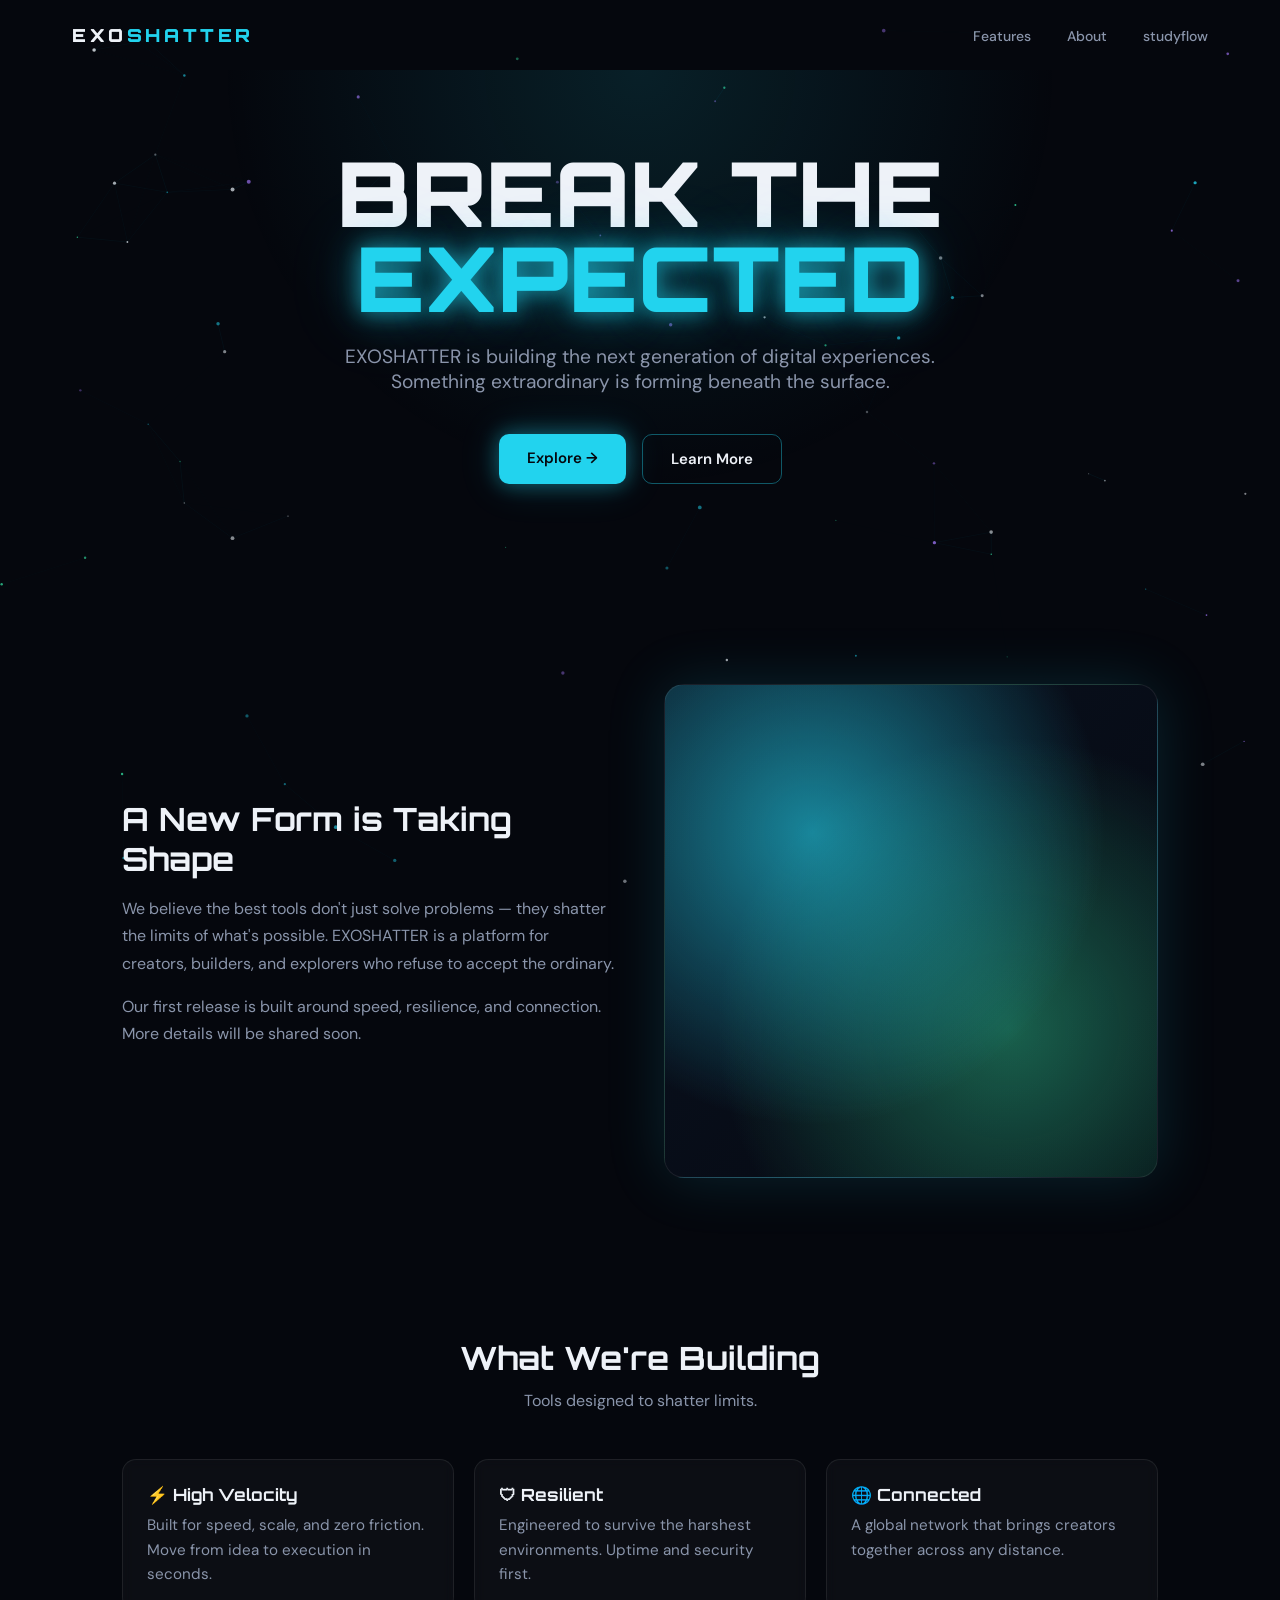
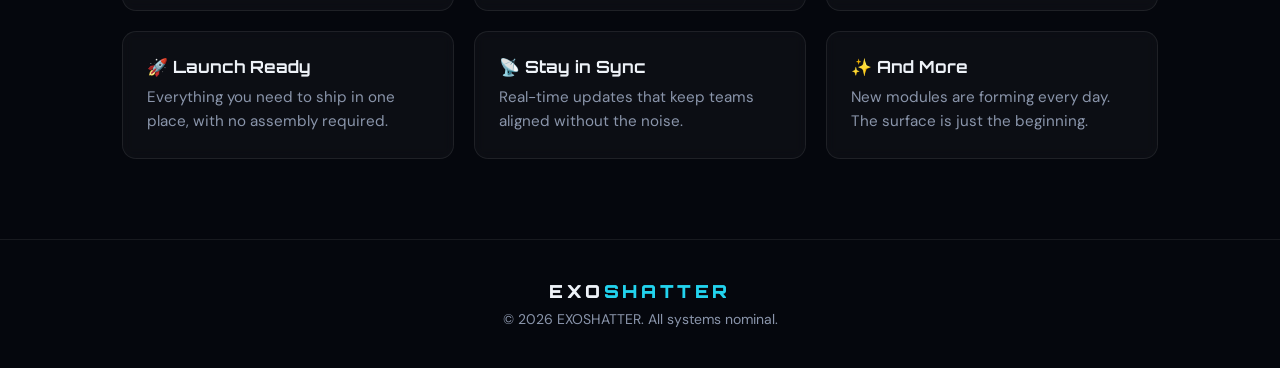
==== index.html @ 5ea0fa0e "Add studyflow link to navigation" ====
<!DOCTYPE html>
<html lang="en">
<head>
<meta charset="UTF-8" />
<meta name="viewport" content="width=device-width, initial-scale=1.0" />
<title>EXOSHATTER — Breaking the Expected</title>
<meta name="description" content="EXOSHATTER is building the next generation of digital experiences." />
<link rel="preconnect" href="https://fonts.googleapis.com" />
<link rel="preconnect" href="https://fonts.gstatic.com" crossorigin />
<link href="https://fonts.googleapis.com/css2?family=Orbitron:wght@400;700;900&family=DM+Sans:wght@400;500;700&display=swap" rel="stylesheet" />
<link rel="stylesheet" href="styles.css" />
</head>
<body>
<canvas id="particles" aria-hidden="true"></canvas>

<header class="site-header">
  <div class="logo">EXO<span>SHATTER</span></div>
  <nav>
    <a href="#features">Features</a>
    <a href="#about">About</a>
    <a href="/studyflow/">studyflow</a>
  </nav>
</header>

<main>
  <section class="hero">
    <h1>BREAK THE<br><span class="glow">EXPECTED</span></h1>
    <p>EXOSHATTER is building the next generation of digital experiences. Something extraordinary is forming beneath the surface.</p>
    <div class="cta">
      <a href="#features" class="btn btn-primary">Explore →</a>
      <a href="#about" class="btn btn-outline">Learn More</a>
    </div>
  </section>

  <section id="about" class="about">
    <div class="about-text">
      <h2>A New Form is Taking Shape</h2>
      <p>We believe the best tools don't just solve problems — they shatter the limits of what's possible. EXOSHATTER is a platform for creators, builders, and explorers who refuse to accept the ordinary.</p>
      <p>Our first release is built around speed, resilience, and connection. More details will be shared soon.</p>
    </div>
    <div class="about-visual"></div>
  </section>

  <section id="features" class="features">
    <h2>What We're Building</h2>
    <p class="sub">Tools designed to shatter limits.</p>
    <div class="grid">
      <div class="card"><h3>⚡ High Velocity</h3><p>Built for speed, scale, and zero friction. Move from idea to execution in seconds.</p></div>
      <div class="card"><h3>🛡 Resilient</h3><p>Engineered to survive the harshest environments. Uptime and security first.</p></div>
      <div class="card"><h3>🌐 Connected</h3><p>A global network that brings creators together across any distance.</p></div>
      <div class="card"><h3>🚀 Launch Ready</h3><p>Everything you need to ship in one place, with no assembly required.</p></div>
      <div class="card"><h3>📡 Stay in Sync</h3><p>Real-time updates that keep teams aligned without the noise.</p></div>
      <div class="card"><h3>✨ And More</h3><p>New modules are forming every day. The surface is just the beginning.</p></div>
    </div>
  </section>
</main>

<footer>
  <div class="logo">EXO<span>SHATTER</span></div>
  <p>© <span id="year"></span> EXOSHATTER. All systems nominal.</p>
</footer>

<script src="script.js"></script>
</body>
</html>
---- styles.css ----
*, *::before, *::after { box-sizing: border-box; }
:root {
  --bg: #05070d;
  --fg: #eef2f8;
  --muted: #8a95ab;
  --primary: #22d3ee;
  --accent: #34e0a1;
  --border: rgba(255,255,255,0.08);
  --card: rgba(255,255,255,0.03);
}
html, body { margin: 0; padding: 0; }
body {
  background: var(--bg);
  color: var(--fg);
  font-family: "DM Sans", system-ui, sans-serif;
  overflow-x: hidden;
  min-height: 100vh;
}
#particles {
  position: fixed; inset: 0; z-index: 0; pointer-events: none;
}
main, .site-header, footer { position: relative; z-index: 1; }

.site-header {
  display: flex; justify-content: space-between; align-items: center;
  max-width: 1200px; margin: 0 auto; padding: 24px 32px;
}
.logo {
  font-family: "Orbitron", sans-serif; font-weight: 900;
  letter-spacing: 0.2em; font-size: 18px;
}
.logo span { color: var(--primary); }
nav a {
  color: var(--muted); text-decoration: none; margin-left: 32px;
  font-size: 14px; font-weight: 500; transition: color .2s;
}
nav a:hover { color: var(--fg); }

.hero {
  text-align: center; padding: 80px 24px 120px;
  max-width: 900px; margin: 0 auto;
  background: radial-gradient(circle at 50% 0%, rgba(34,211,238,0.12), transparent 60%);
}
.hero h1 {
  font-family: "Orbitron", sans-serif; font-weight: 900;
  font-size: clamp(2.5rem, 7vw, 6rem);
  line-height: 0.95; margin: 0;
}
.glow {
  color: var(--primary);
  text-shadow: 0 0 20px rgba(34,211,238,0.6), 0 0 40px rgba(34,211,238,0.4), 0 0 80px rgba(34,211,238,0.2);
}
.hero p {
  color: var(--muted); font-size: 1.2rem; max-width: 620px;
  margin: 24px auto 0;
}
.cta { margin-top: 40px; display: flex; gap: 16px; justify-content: center; flex-wrap: wrap; }
.btn {
  display: inline-block; padding: 14px 28px; border-radius: 10px;
  text-decoration: none; font-weight: 600; font-size: 15px;
  transition: transform .2s, box-shadow .2s, background .2s;
}
.btn-primary {
  background: var(--primary); color: #05070d;
  box-shadow: 0 0 20px rgba(34,211,238,0.4), 0 0 40px rgba(34,211,238,0.2);
}
.btn-primary:hover { transform: translateY(-2px); box-shadow: 0 0 30px rgba(34,211,238,0.6), 0 0 60px rgba(34,211,238,0.3); }
.btn-outline {
  border: 1px solid rgba(34,211,238,0.4); color: var(--fg);
}
.btn-outline:hover { background: rgba(34,211,238,0.1); border-color: rgba(34,211,238,0.7); }

.about {
  max-width: 1100px; margin: 0 auto; padding: 80px 32px;
  display: grid; grid-template-columns: 1fr 1fr; gap: 48px; align-items: center;
}
.about h2 {
  font-family: "Orbitron", sans-serif; font-size: 2rem; margin: 0 0 16px;
}
.about p { color: var(--muted); line-height: 1.7; }
.about-visual {
  aspect-ratio: 1; border-radius: 20px;
  background:
    radial-gradient(circle at 30% 30%, rgba(34,211,238,0.6), transparent 60%),
    radial-gradient(circle at 70% 70%, rgba(52,224,161,0.4), transparent 60%),
    linear-gradient(135deg, #0a1220, #050810);
  border: 1px solid var(--border);
  box-shadow: 0 0 60px rgba(34,211,238,0.15);
}
@media (max-width: 768px) {
  .about { grid-template-columns: 1fr; }
}

.features {
  max-width: 1100px; margin: 0 auto; padding: 80px 32px;
  text-align: center;
}
.features h2 {
  font-family: "Orbitron", sans-serif; font-size: 2rem; margin: 0;
}
.features .sub { color: var(--muted); margin-top: 12px; }
.grid {
  margin-top: 48px;
  display: grid; grid-template-columns: repeat(auto-fit, minmax(260px, 1fr));
  gap: 20px;
}
.card {
  background: var(--card); border: 1px solid var(--border);
  padding: 24px; border-radius: 14px; text-align: left;
  transition: transform .2s, border-color .2s, box-shadow .2s;
  backdrop-filter: blur(6px);
}
.card:hover {
  transform: translateY(-4px);
  border-color: rgba(34,211,238,0.4);
  box-shadow: 0 0 30px rgba(34,211,238,0.15);
}
.card h3 {
  font-family: "Orbitron", sans-serif; margin: 0 0 8px; font-size: 1.05rem;
}
.card p { color: var(--muted); margin: 0; font-size: 0.95rem; line-height: 1.6; }

footer {
  border-top: 1px solid var(--border);
  padding: 40px 32px; text-align: center;
}
footer p { color: var(--muted); margin: 8px 0 0; font-size: 14px; }

html { scroll-behavior: smooth; }
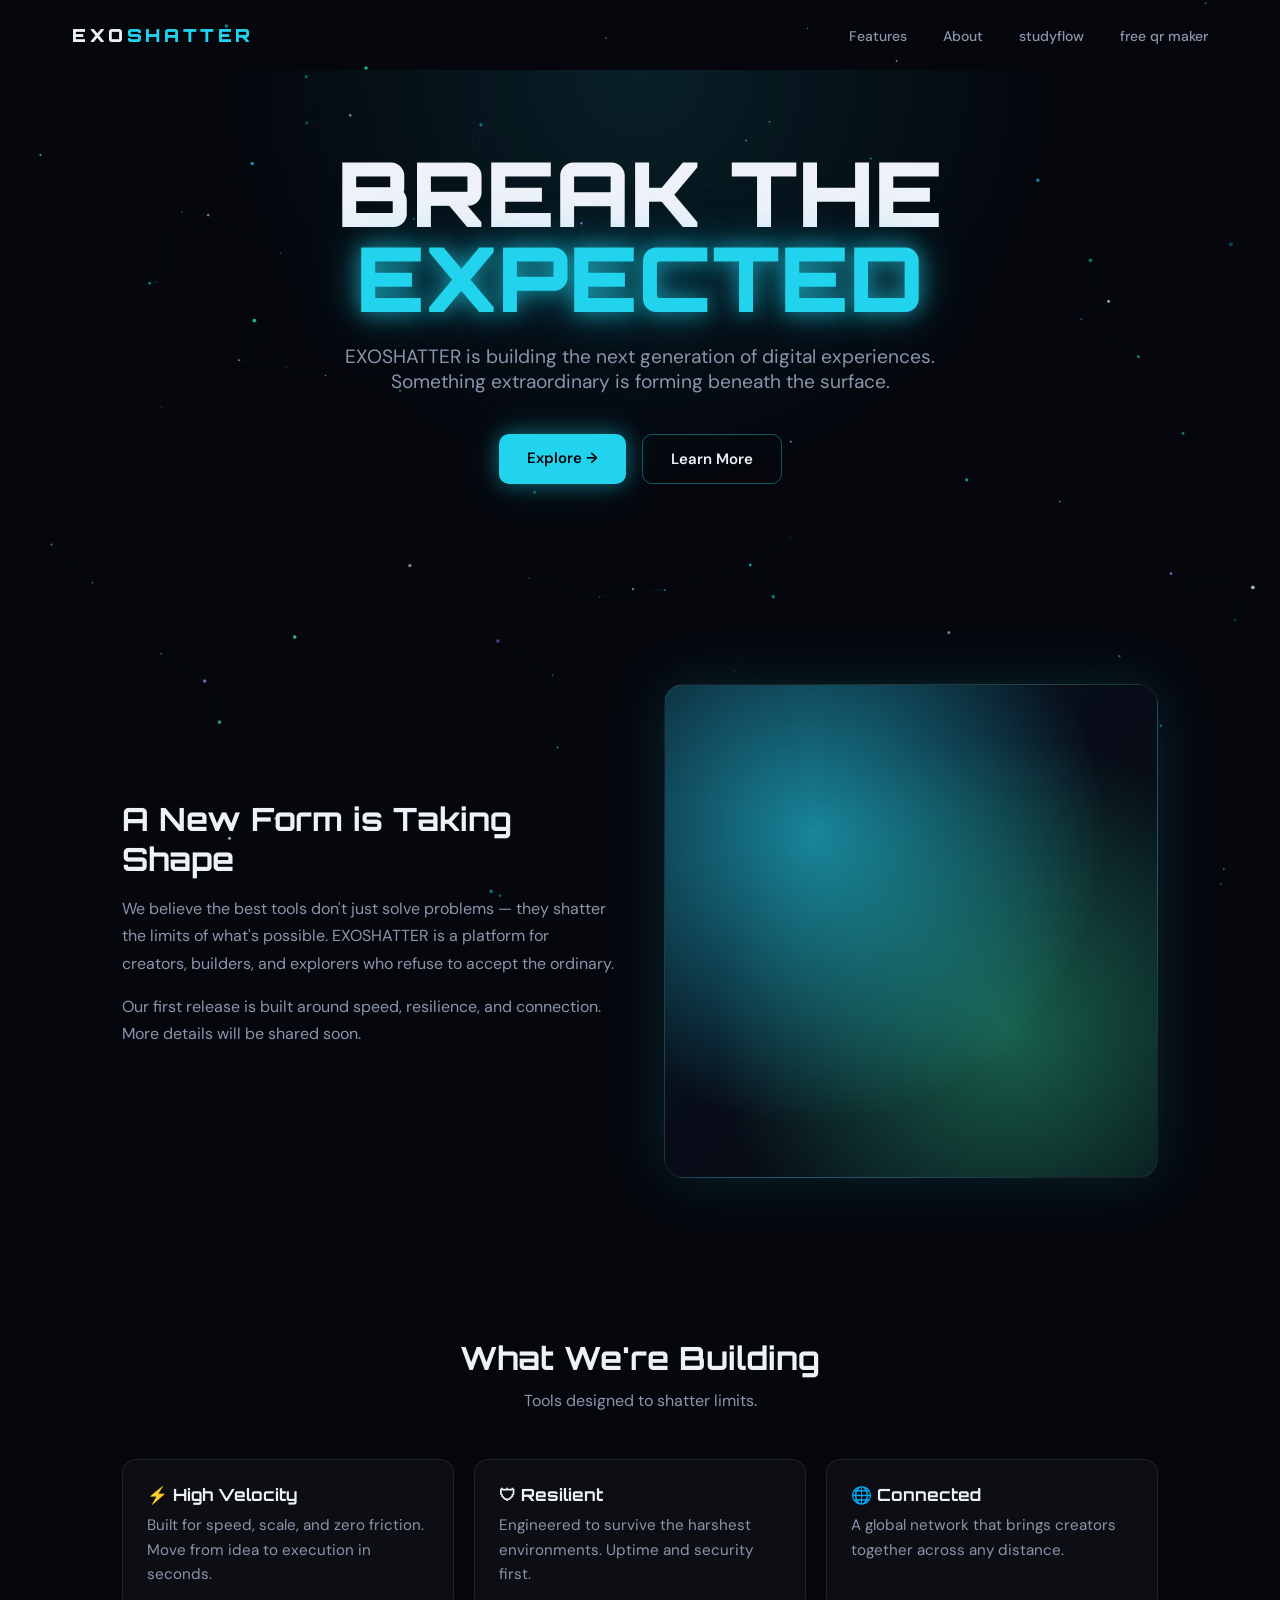
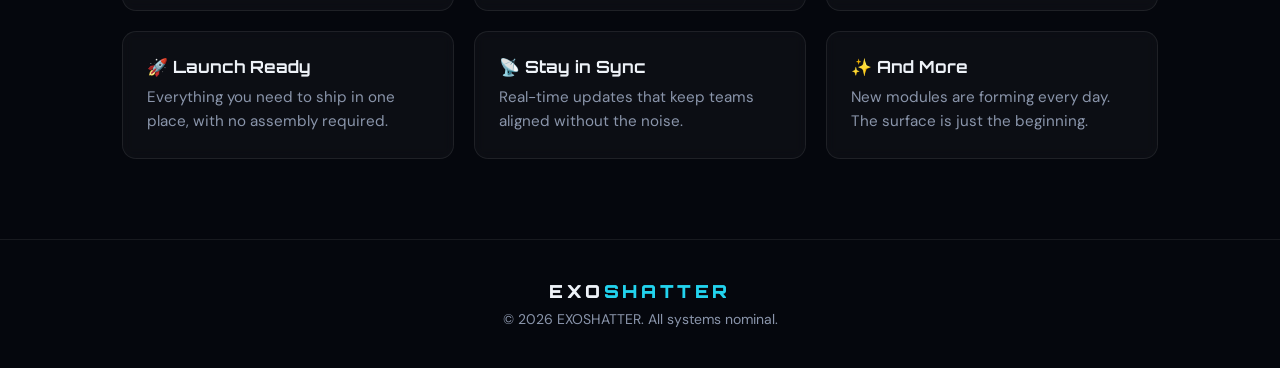
==== commit 2d0e82b3: "Add link to free QR maker in navigation" ====
--- a/index.html
+++ b/index.html
@@ -19,6 +19,8 @@
     <a href="#features">Features</a>
     <a href="#about">About</a>
     <a href="/studyflow/">studyflow</a>
+    <a href="/qr/">free qr maker</a>
+
   </nav>
 </header>
 
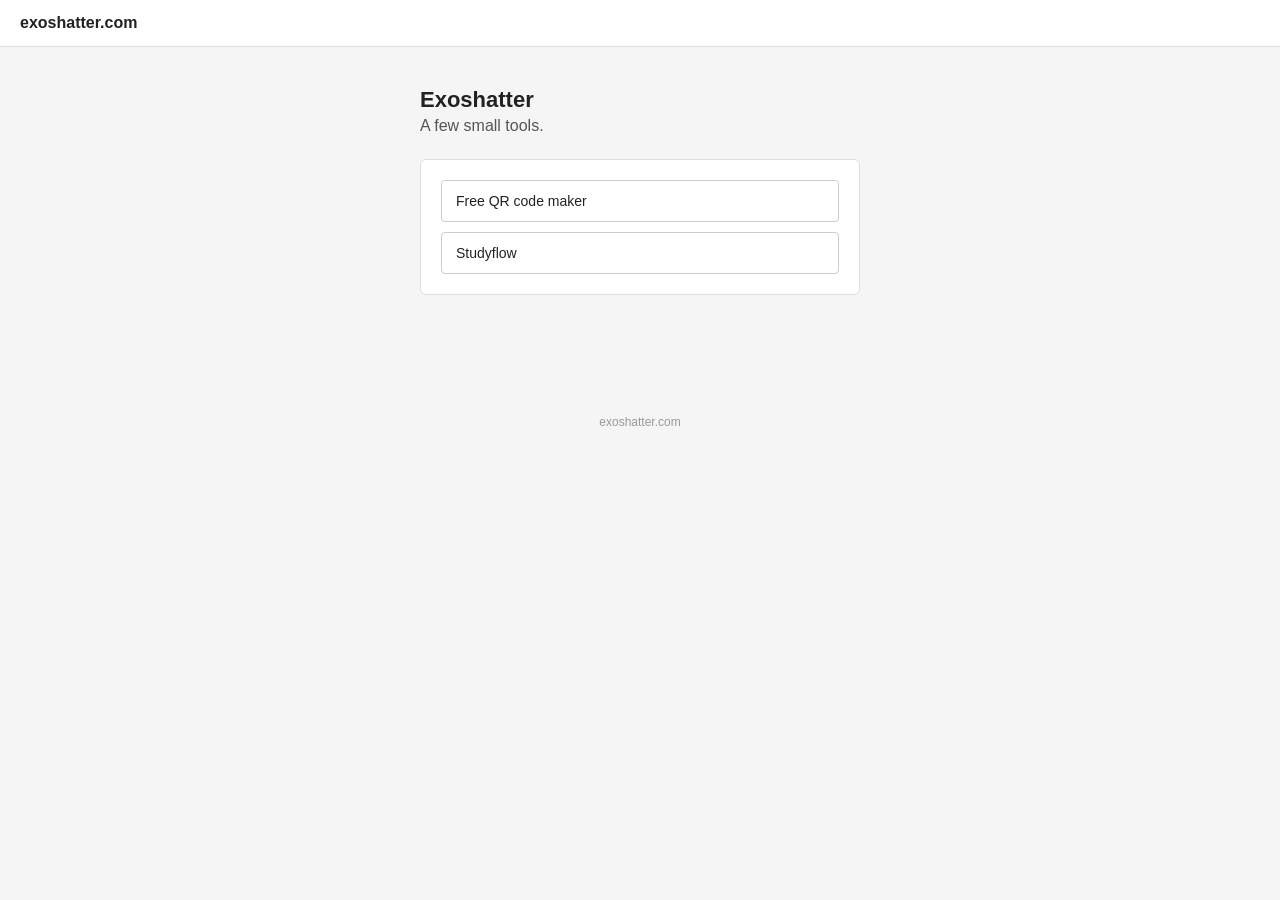
==== commit 46e9aeb7: "Revamp index.html structure and styling Updated the HTML structure and styling for the Exoshatter we" ====
--- a/index.html
+++ b/index.html
@@ -1,67 +1,85 @@
 <!DOCTYPE html>
 <html lang="en">
 <head>
-<meta charset="UTF-8" />
-<meta name="viewport" content="width=device-width, initial-scale=1.0" />
-<title>EXOSHATTER — Breaking the Expected</title>
-<meta name="description" content="EXOSHATTER is building the next generation of digital experiences." />
-<link rel="preconnect" href="https://fonts.googleapis.com" />
-<link rel="preconnect" href="https://fonts.gstatic.com" crossorigin />
-<link href="https://fonts.googleapis.com/css2?family=Orbitron:wght@400;700;900&family=DM+Sans:wght@400;500;700&display=swap" rel="stylesheet" />
-<link rel="stylesheet" href="styles.css" />
+<meta charset="UTF-8">
+<meta name="viewport" content="width=device-width, initial-scale=1.0">
+<title>Exoshatter</title>
+<style>
+  * { box-sizing: border-box; }
+  body {
+    margin: 0;
+    font-family: Arial, Helvetica, sans-serif;
+    background: #f5f5f5;
+    color: #222;
+  }
+  header {
+    background: #fff;
+    border-bottom: 1px solid #ddd;
+    padding: 14px 20px;
+  }
+  header a {
+    color: #222;
+    text-decoration: none;
+    font-weight: bold;
+    font-size: 16px;
+  }
+  main {
+    max-width: 480px;
+    margin: 40px auto;
+    padding: 0 20px 60px;
+  }
+  h1 {
+    font-size: 22px;
+    margin-bottom: 4px;
+  }
+  p.intro {
+    color: #555;
+    margin-top: 0;
+    margin-bottom: 24px;
+  }
+  .box {
+    background: #fff;
+    border: 1px solid #ddd;
+    border-radius: 6px;
+    padding: 20px;
+  }
+  .box a {
+    display: block;
+    padding: 12px 14px;
+    border: 1px solid #ccc;
+    border-radius: 4px;
+    color: #222;
+    text-decoration: none;
+    font-size: 14px;
+    margin-bottom: 10px;
+  }
+  .box a:last-child { margin-bottom: 0; }
+  .box a:hover { border-color: #2563eb; color: #2563eb; }
+  footer {
+    text-align: center;
+    color: #999;
+    font-size: 12px;
+    padding: 20px;
+  }
+</style>
 </head>
 <body>
-<canvas id="particles" aria-hidden="true"></canvas>
 
-<header class="site-header">
-  <div class="logo">EXO<span>SHATTER</span></div>
-  <nav>
-    <a href="#features">Features</a>
-    <a href="#about">About</a>
-    <a href="/studyflow/">studyflow</a>
-    <a href="/qr/">free qr maker</a>
-
-  </nav>
+<header>
+  <a href="/">exoshatter.com</a>
 </header>
 
 <main>
-  <section class="hero">
-    <h1>BREAK THE<br><span class="glow">EXPECTED</span></h1>
-    <p>EXOSHATTER is building the next generation of digital experiences. Something extraordinary is forming beneath the surface.</p>
-    <div class="cta">
-      <a href="#features" class="btn btn-primary">Explore →</a>
-      <a href="#about" class="btn btn-outline">Learn More</a>
-    </div>
-  </section>
+  <h1>Exoshatter</h1>
+  <p class="intro">A few small tools.</p>
 
-  <section id="about" class="about">
-    <div class="about-text">
-      <h2>A New Form is Taking Shape</h2>
-      <p>We believe the best tools don't just solve problems — they shatter the limits of what's possible. EXOSHATTER is a platform for creators, builders, and explorers who refuse to accept the ordinary.</p>
-      <p>Our first release is built around speed, resilience, and connection. More details will be shared soon.</p>
-    </div>
-    <div class="about-visual"></div>
-  </section>
-
-  <section id="features" class="features">
-    <h2>What We're Building</h2>
-    <p class="sub">Tools designed to shatter limits.</p>
-    <div class="grid">
-      <div class="card"><h3>⚡ High Velocity</h3><p>Built for speed, scale, and zero friction. Move from idea to execution in seconds.</p></div>
-      <div class="card"><h3>🛡 Resilient</h3><p>Engineered to survive the harshest environments. Uptime and security first.</p></div>
-      <div class="card"><h3>🌐 Connected</h3><p>A global network that brings creators together across any distance.</p></div>
-      <div class="card"><h3>🚀 Launch Ready</h3><p>Everything you need to ship in one place, with no assembly required.</p></div>
-      <div class="card"><h3>📡 Stay in Sync</h3><p>Real-time updates that keep teams aligned without the noise.</p></div>
-      <div class="card"><h3>✨ And More</h3><p>New modules are forming every day. The surface is just the beginning.</p></div>
-    </div>
-  </section>
+  <div class="box">
+    <a href="/qr/">Free QR code maker</a>
+    <a href="/studyflow/">Studyflow</a>
+  </div>
 </main>
 
-<footer>
-  <div class="logo">EXO<span>SHATTER</span></div>
-  <p>© <span id="year"></span> EXOSHATTER. All systems nominal.</p>
-</footer>
+<footer>exoshatter.com</footer>
 
-<script src="script.js"></script>
 </body>
 </html>
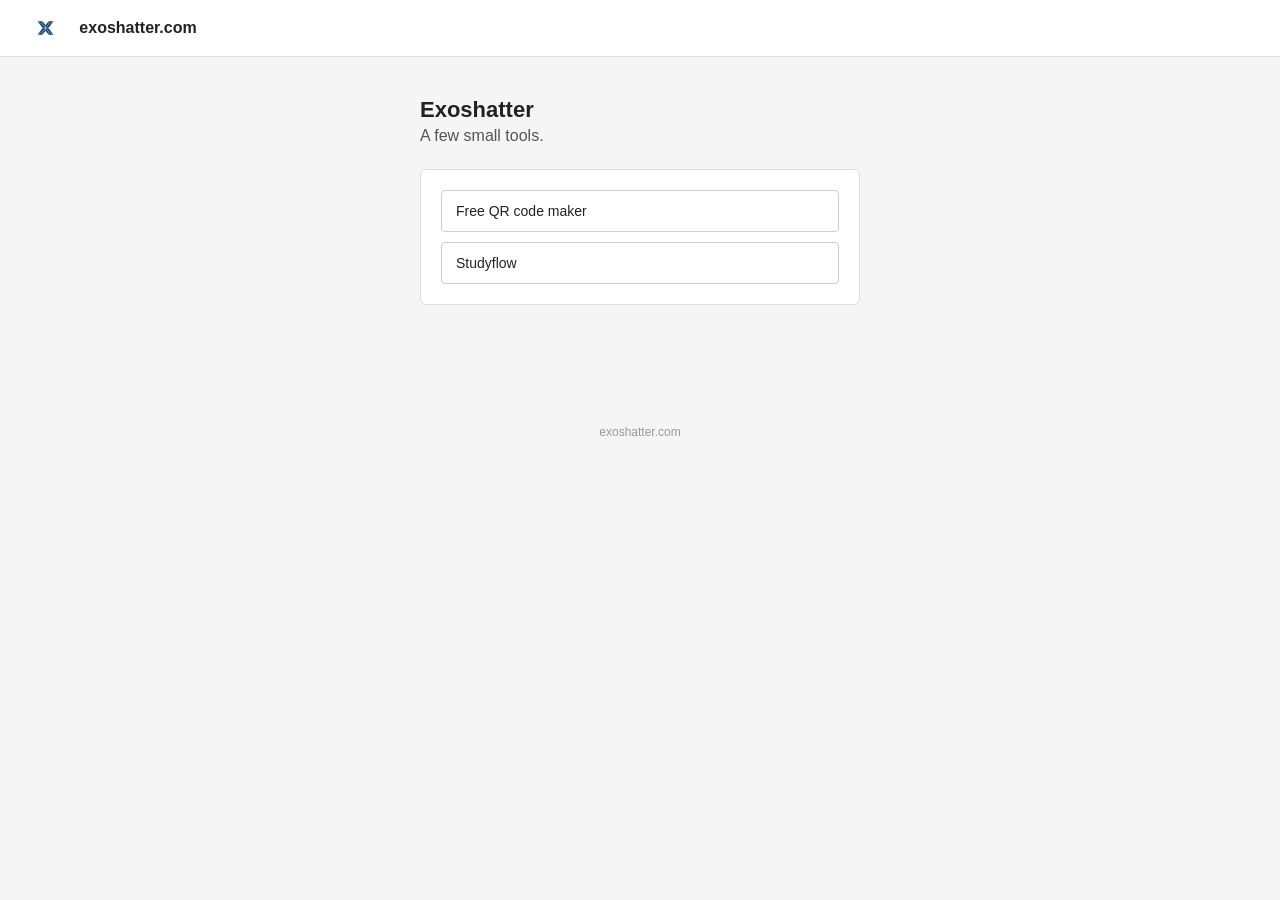
==== commit d14791ab: "Add logo image to header link Updated header to include logo image alongside the site name." ====
--- a/index.html
+++ b/index.html
@@ -22,6 +22,13 @@
     text-decoration: none;
     font-weight: bold;
     font-size: 16px;
+    display: flex;
+    align-items: center;
+    gap: 8px;
+  }
+  header img {
+    height: 28px;
+    display: block;
   }
   main {
     max-width: 480px;
@@ -66,7 +73,7 @@
 <body>
 
 <header>
-  <a href="/">exoshatter.com</a>
+  <a href="/"><img src="/img/exologo.png" alt="Exoshatter logo"> exoshatter.com</a>
 </header>
 
 <main>
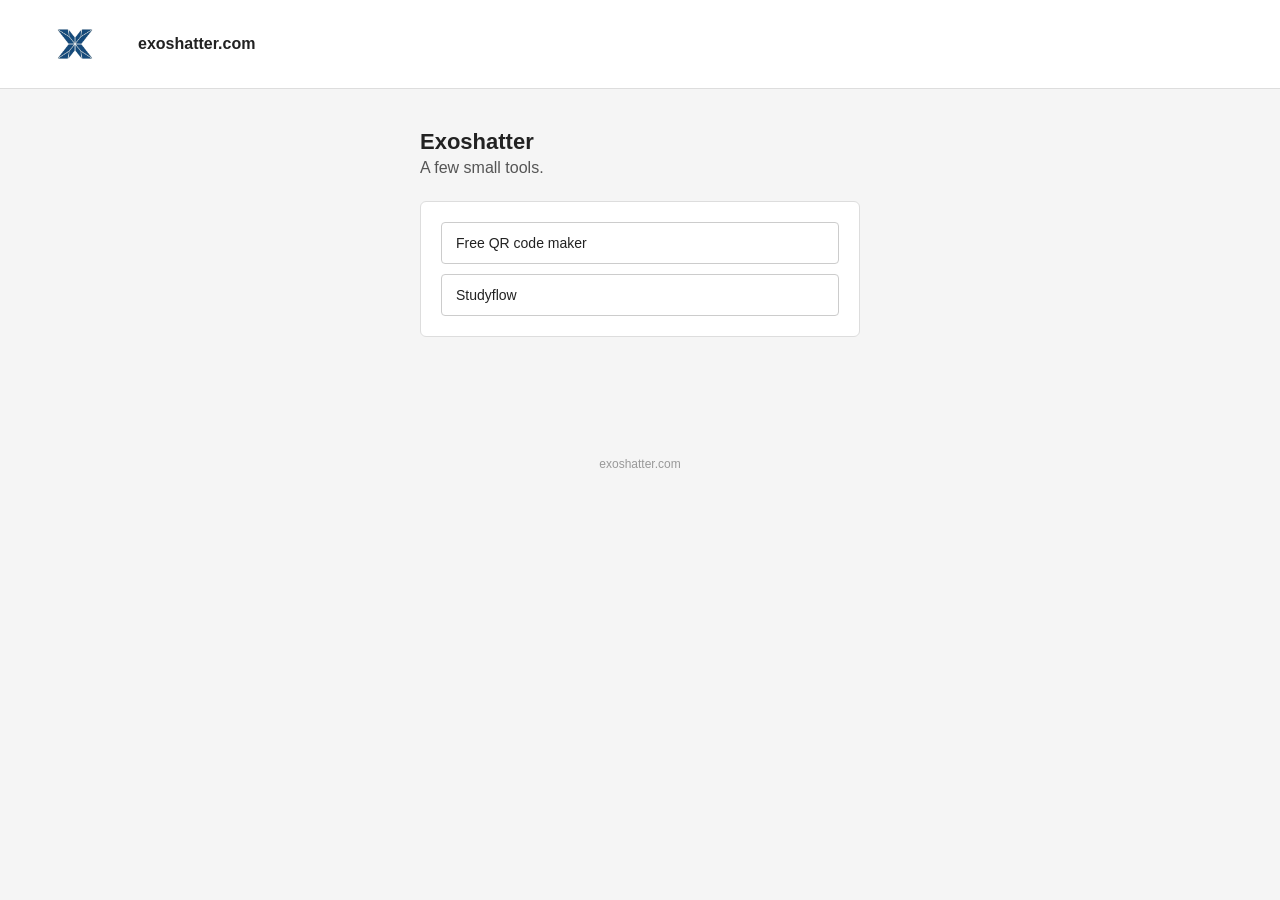
==== commit d1c0f162: "Increase header image height from 28px to 60px" ====
--- a/index.html
+++ b/index.html
@@ -27,7 +27,7 @@
     gap: 8px;
   }
   header img {
-    height: 28px;
+    height: 60px;
     display: block;
   }
   main {
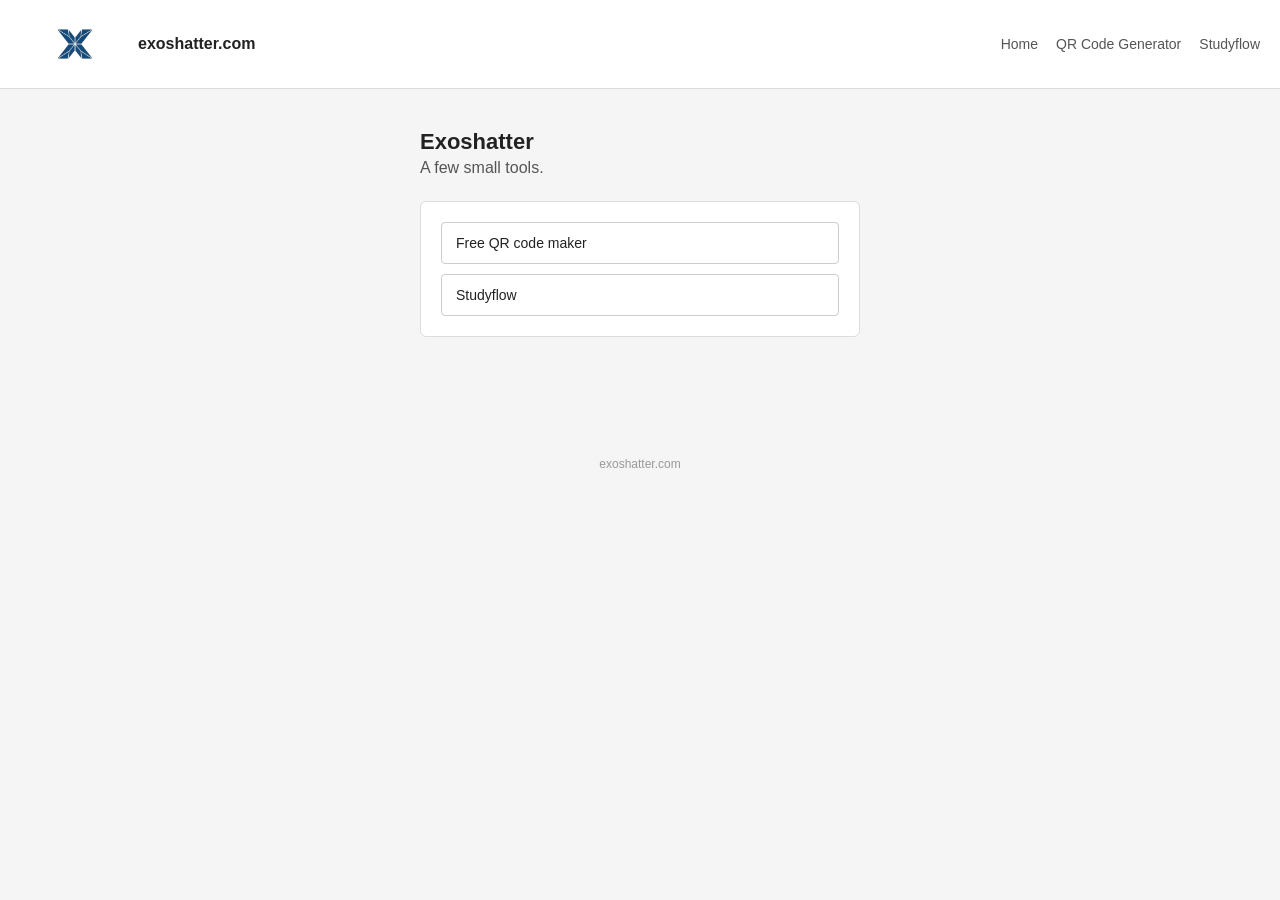
==== commit 84d12955: "Rename index.php to index.html" ====
--- a/index.html
+++ b/index.html
@@ -1,85 +1,20 @@
 <!DOCTYPE html>
 <html lang="en">
 <head>
-<meta charset="UTF-8">
-<meta name="viewport" content="width=device-width, initial-scale=1.0">
 <title>Exoshatter</title>
-<style>
-  * { box-sizing: border-box; }
-  body {
-    margin: 0;
-    font-family: Arial, Helvetica, sans-serif;
-    background: #f5f5f5;
-    color: #222;
-  }
-  header {
-    background: #fff;
-    border-bottom: 1px solid #ddd;
-    padding: 14px 20px;
-  }
-  header a {
-    color: #222;
-    text-decoration: none;
-    font-weight: bold;
-    font-size: 16px;
-    display: flex;
-    align-items: center;
-    gap: 8px;
-  }
-  header img {
-    height: 60px;
-    display: block;
-  }
-  main {
-    max-width: 480px;
-    margin: 40px auto;
-    padding: 0 20px 60px;
-  }
-  h1 {
-    font-size: 22px;
-    margin-bottom: 4px;
-  }
-  p.intro {
-    color: #555;
-    margin-top: 0;
-    margin-bottom: 24px;
-  }
-  .box {
-    background: #fff;
-    border: 1px solid #ddd;
-    border-radius: 6px;
-    padding: 20px;
-  }
-  .box a {
-    display: block;
-    padding: 12px 14px;
-    border: 1px solid #ccc;
-    border-radius: 4px;
-    color: #222;
-    text-decoration: none;
-    font-size: 14px;
-    margin-bottom: 10px;
-  }
-  .box a:last-child { margin-bottom: 0; }
-  .box a:hover { border-color: #2563eb; color: #2563eb; }
-  footer {
-    text-align: center;
-    color: #999;
-    font-size: 12px;
-    padding: 20px;
-  }
-</style>
 </head>
 <body>
 
-<header>
-  <a href="/"><img src="/img/exologo.png" alt="Exoshatter logo"> exoshatter.com</a>
-</header>
+<div id="site-header"></div>
+<script>
+fetch('/header.html').then(r => r.text()).then(html => {
+  document.getElementById('site-header').outerHTML = html;
+});
+</script>
 
 <main>
   <h1>Exoshatter</h1>
   <p class="intro">A few small tools.</p>
-
   <div class="box">
     <a href="/qr/">Free QR code maker</a>
     <a href="/studyflow/">Studyflow</a>
